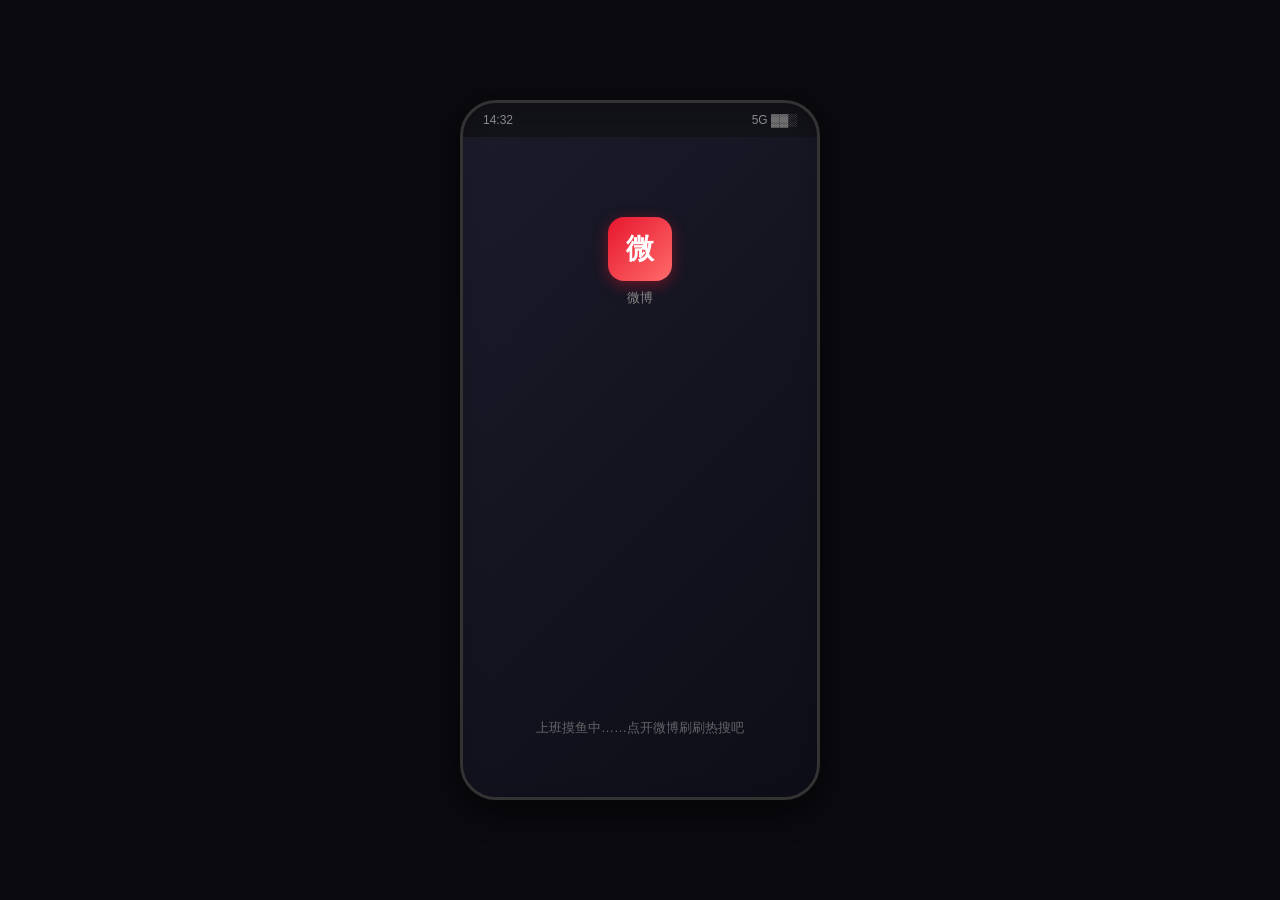
==== index.html @ c2d1fd77 "邺山迷踪：序章+三章正篇+解谜番外，完整发布版" ====
<!DOCTYPE html>
<html lang="zh-CN">
<head>
    <meta charset="UTF-8">
    <meta name="viewport" content="width=device-width, initial-scale=1.0">
    <title>邺山迷踪</title>
    <link rel="stylesheet" href="css/style.css">
</head>
<body>
    <div id="game-container">
        <!-- 场景1：手机桌面 -->
        <div class="scene active" id="scene-1">
            <div class="phone-frame">
                <div class="status-bar">
                    <span>14:32</span>
                    <span>5G ▓▓░</span>
                </div>
                <div class="desktop">
                    <div class="app-icon" id="weibo-app">
                        <div class="app-logo weibo">微</div>
                        <span>微博</span>
                    </div>
                </div>
                <div class="hint-text">上班摸鱼中……点开微博刷刷热搜吧</div>
            </div>
        </div>

        <!-- 场景2：微博热搜 -->
        <div class="scene" id="scene-2">
            <div class="phone-frame">
                <div class="status-bar">
                    <span>14:33</span>
                    <span>5G ▓▓░</span>
                </div>
                <div class="weibo-header">
                    <div class="back-btn">&lt;</div>
                    <div class="weibo-logo">微博热搜</div>
                    <div class="refresh-btn">⟳</div>
                </div>
                <div class="hot-search-list">
                    <div class="hot-item rank-1">
                        <span class="rank">1</span>
                        <span class="title">某明星恋情曝光</span>
                        <span class="tag hot">爆</span>
                    </div>
                    <div class="hot-item rank-2">
                        <span class="rank">2</span>
                        <span class="title">新片票房破10亿</span>
                        <span class="tag hot">热</span>
                    </div>
                    <div class="hot-item rank-3" id="target-news">
                        <span class="rank">3</span>
                        <span class="title">邺山村废弃学校惊现……</span>
                        <span class="tag new">新</span>
                    </div>
                    <div class="hot-item">
                        <span class="rank">4</span>
                        <span class="title">国庆节调休安排</span>
                        <span class="tag">沸</span>
                    </div>
                    <div class="hot-item">
                        <span class="rank">5</span>
                        <span class="title">台风路径最新预报</span>
                        <span class="tag">热</span>
                    </div>
                    <div class="hot-item">
                        <span class="rank">6</span>
                        <span class="title">某品牌致歉声明</span>
                        <span class="tag">新</span>
                    </div>
                </div>
                <div class="hint-text">有一条热搜，让你心头一紧……</div>
            </div>
        </div>

        <!-- 场景3：新闻详情 -->
        <div class="scene" id="scene-3">
            <div class="phone-frame">
                <div class="status-bar">
                    <span>14:33</span>
                    <span>5G ▓▓░</span>
                </div>
                <div class="weibo-header">
                    <div class="back-btn" id="back-to-hot">&lt;</div>
                    <div class="weibo-logo">新闻详情</div>
                </div>
                <div class="news-content">
                    <h1 class="news-title">邺山村废弃学校惊现不明痕迹，警方介入调查</h1>
                    <div class="news-meta">
                        <span class="source">邺山日报</span>
                        <span class="time">10分钟前</span>
                    </div>
                    <div class="news-body">
                        <p>今日上午，有村民在邺山村废弃中学发现异常痕迹。该校已关闭多年，但近期频频有村民反映夜间听到校内传出异响。</p>
                        <p>记者赶到现场时，看到校舍围墙斑驳，篮球架锈迹斑斑。在教学楼角落处，发现了一些<strong>可疑的痕迹</strong>……</p>
                        <div class="news-image-container" id="news-img-container">
                            <img class="news-image" src="img/01.jpg" alt="现场照片">
                            <p class="image-caption">废弃的邺山学校操场（记者 摄）· 点击查看大图</p>
                        </div>
                        <p>警方已封锁现场，案件正在进一步调查中。有知情人士透露，近日曾有一名年轻男子独自进入该村，至今下落不明。</p>
                        <p>「那地方邪门得很，」一位不愿透露姓名的村民说，「晚上千万别靠近。」</p>
                    </div>
                </div>
            </div>
        </div>

        <!-- 场景4：照片放大 -->
        <div class="scene" id="scene-4">
            <div class="image-zoom-overlay">
                <div class="zoom-image" id="zoom-image">
                    <img class="zoom-photo" src="img/01.jpg" alt="放大的现场照片">
                    <div class="red-circle-hint" id="red-circle"></div>
                </div>
                <div class="zoom-hint" id="zoom-hint">点击照片任意处放大……角落里似乎有什么东西？</div>
                <div class="close-zoom" id="close-zoom">✕</div>
            </div>
        </div>

        <!-- 场景5：发现线索 -->
        <div class="scene" id="scene-5">
            <div class="clue-discovery">
                <div class="clue-image">
                    <img class="clue-photo" src="img/30.jpg" alt="窗户后的身影">
                </div>
                <div class="clue-text" id="clue-text"></div>
            </div>
        </div>

        <!-- 场景6：记忆闪回 -->
        <div class="scene" id="scene-6">
            <div class="memory-flashback">
                <div class="flashback-layer" id="flashback-layer">
                    <img class="memory-photo" src="img/02.jpg" alt="记忆中的学校">
                </div>
                <div class="memory-text" id="memory-text"></div>
                <div class="vignette"></div>
            </div>
        </div>

        <!-- 场景7：悬念收尾 -->
        <div class="scene" id="scene-7">
            <div class="ending-sequence">
                <div class="fade-from-white" id="white-fade"></div>
                <div class="final-phone">
                    <div class="phone-frame">
                        <div class="status-bar">
                            <span>14:35</span>
                            <span>5G ▓▓░</span>
                        </div>
                        <div class="chat-interface">
                            <div class="chat-header">阿杰</div>
                            <div class="chat-messages" id="chat-history"></div>
                            <div class="typing-indicator" id="typing">对方正在输入……</div>
                        </div>
                    </div>
                </div>
                <div class="final-choice" id="final-choice" style="display:none;">
                    <p>阿杰最后的信息，始终萦绕在你心头。</p>
                    <p class="final-message">「邺山村……别来。但如果三天后我没消息，<br>去老教学楼三楼，窗户上有答案。」</p>
                    <div class="choice-buttons">
                        <button class="choice-btn" id="btn-go">去邺山村</button>
                        <button class="choice-btn" id="btn-wait">再等等</button>
                    </div>
                </div>
            </div>
        </div>
    </div>

    <script src="js/imgloader.js"></script>
    <script src="js/main.js"></script>
</body>
</html>
---- css/style.css ----
/* ===== 基础重置与全局样式 ===== */
* {
    margin: 0;
    padding: 0;
    box-sizing: border-box;
}

:root {
    --bg-dark: #0a0a0f;
    --bg-phone: #1a1a24;
    --text-main: #e0e0e0;
    --text-dim: #888;
    --accent-red: #c0392b;
    --accent-orange: #e67e22;
    --weibo-red: #e6162d;
    --weibo-bg: #f5f5f5;
    --shadow: 0 8px 32px rgba(0,0,0,0.6);
}

body {
    background: var(--bg-dark);
    color: var(--text-main);
    font-family: -apple-system, "PingFang SC", "Microsoft YaHei", sans-serif;
    overflow: hidden;
    height: 100vh;
    width: 100vw;
    display: flex;
    justify-content: center;
    align-items: center;
}

#game-container {
    width: 100%;
    height: 100%;
    position: relative;
    overflow: hidden;
}

/* ===== 场景系统 ===== */
.scene {
    position: absolute;
    top: 0;
    left: 0;
    width: 100%;
    height: 100%;
    opacity: 0;
    pointer-events: none;
    transition: opacity 0.8s ease;
    display: flex;
    justify-content: center;
    align-items: center;
}

.scene.active {
    opacity: 1;
    pointer-events: all;
}

/* ===== 手机框架 ===== */
.phone-frame {
    width: 360px;
    height: 700px;
    background: var(--bg-phone);
    border-radius: 36px;
    border: 3px solid #333;
    box-shadow: var(--shadow), inset 0 0 20px rgba(0,0,0,0.3);
    overflow: hidden;
    position: relative;
    display: flex;
    flex-direction: column;
}

.status-bar {
    display: flex;
    justify-content: space-between;
    padding: 10px 20px;
    font-size: 12px;
    color: var(--text-dim);
    background: rgba(0,0,0,0.3);
    z-index: 10;
}

/* ===== 场景1：手机桌面 ===== */
.desktop {
    flex: 1;
    display: flex;
    flex-direction: column;
    align-items: center;
    padding-top: 80px;
    background:
        linear-gradient(135deg, rgba(26,26,46,0.55) 0%, rgba(10,10,20,0.78) 100%),
        url('img/22.jpg') center/cover no-repeat;
}

.app-icon {
    display: flex;
    flex-direction: column;
    align-items: center;
    gap: 8px;
    cursor: pointer;
    transition: transform 0.2s;
    animation: float 3s ease-in-out infinite;
}

.app-icon:hover {
    transform: scale(1.05);
}

.app-logo {
    width: 64px;
    height: 64px;
    border-radius: 16px;
    display: flex;
    align-items: center;
    justify-content: center;
    font-size: 28px;
    font-weight: bold;
    color: white;
}

.app-logo.weibo {
    background: linear-gradient(135deg, #e6162d, #ff6b6b);
    box-shadow: 0 4px 15px rgba(230,22,45,0.4);
}

.app-icon span {
    font-size: 13px;
    color: var(--text-dim);
}

.hint-text {
    position: absolute;
    bottom: 60px;
    left: 50%;
    transform: translateX(-50%);
    font-size: 13px;
    color: var(--text-dim);
    opacity: 0.7;
    animation: pulse 2s infinite;
    text-align: center;
    width: 80%;
}

/* ===== 场景2：微博热搜 ===== */
.weibo-header {
    display: flex;
    align-items: center;
    justify-content: space-between;
    padding: 12px 16px;
    background: #fff;
    color: #333;
    border-bottom: 1px solid #eee;
}

.back-btn, .refresh-btn {
    font-size: 18px;
    cursor: pointer;
    width: 30px;
    text-align: center;
}

.weibo-logo {
    font-size: 16px;
    font-weight: bold;
    color: #333;
}

.hot-search-list {
    flex: 1;
    background: #fff;
    overflow-y: auto;
    padding: 8px 0;
}

.hot-item {
    display: flex;
    align-items: center;
    padding: 14px 16px;
    border-bottom: 1px solid #f0f0f0;
    cursor: pointer;
    transition: background 0.2s;
}

.hot-item:hover {
    background: #f8f8f8;
}

.rank {
    width: 24px;
    font-size: 16px;
    font-weight: bold;
    color: #999;
    text-align: center;
}

.rank-1 .rank { color: #fe2d46; }
.rank-2 .rank { color: #f60; }
.rank-3 .rank { color: #faa90e; }

.title {
    flex: 1;
    font-size: 15px;
    color: #333;
    margin-left: 12px;
}

.tag {
    font-size: 11px;
    padding: 2px 6px;
    border-radius: 4px;
    color: #fff;
    background: #999;
}

.tag.hot { background: #fe2d46; }
.tag.new { background: #ff8200; }

#target-news {
    animation: highlight 2s infinite;
}

/* ===== 场景3：新闻详情 ===== */
.news-content {
    flex: 1;
    background: #fff;
    color: #333;
    overflow-y: auto;
    padding: 16px;
}

.news-title {
    font-size: 20px;
    font-weight: bold;
    line-height: 1.4;
    margin-bottom: 12px;
}

.news-meta {
    display: flex;
    gap: 12px;
    font-size: 13px;
    color: #999;
    margin-bottom: 16px;
}

.news-body p {
    font-size: 15px;
    line-height: 1.8;
    margin-bottom: 12px;
    text-align: justify;
}

.news-image-container {
    margin: 16px 0;
    cursor: pointer;
    transition: transform 0.3s;
}

.news-image-container:hover {
    transform: scale(1.02);
}

.news-image {
    width: 100%;
    height: 180px;
    object-fit: cover;
    border-radius: 8px;
    display: block;
    background: #2a2a35;
}

.image-caption {
    text-align: center;
    font-size: 12px;
    color: #999;
    margin-top: 4px;
}

/* ===== 场景4：照片放大 ===== */
.image-zoom-overlay {
    position: absolute;
    top: 0;
    left: 0;
    width: 100%;
    height: 100%;
    background: rgba(0,0,0,0.95);
    display: flex;
    flex-direction: column;
    justify-content: center;
    align-items: center;
    z-index: 100;
}

.zoom-image {
    width: 320px;
    height: 420px;
    position: relative;
    overflow: hidden;
    border-radius: 8px;
    transition: transform 1.5s cubic-bezier(0.25, 0.46, 0.45, 0.94);
    cursor: zoom-in;
}

.zoom-image.zoomed {
    transform: scale(2.2) translate(-18%, 14%);
    cursor: zoom-out;
}

.zoom-photo {
    width: 100%;
    height: 100%;
    object-fit: cover;
    display: block;
}

.red-circle-hint {
    position: absolute;
    bottom: 12%;
    right: 8%;
    width: 60px;
    height: 90px;
    border: 3px solid #e74c3c;
    border-radius: 50%;
    opacity: 0;
    animation: pulse-circle 1.5s infinite;
    cursor: pointer;
}

.red-circle-hint.visible {
    opacity: 1;
}

.zoom-hint {
    margin-top: 20px;
    font-size: 14px;
    color: var(--text-dim);
    opacity: 0;
    transition: opacity 0.5s;
}

.zoom-hint.show {
    opacity: 1;
}

.close-zoom {
    position: absolute;
    top: 20px;
    right: 20px;
    font-size: 24px;
    color: #fff;
    cursor: pointer;
    width: 40px;
    height: 40px;
    display: flex;
    align-items: center;
    justify-content: center;
    border-radius: 50%;
    background: rgba(255,255,255,0.1);
    transition: background 0.2s;
}

.close-zoom:hover {
    background: rgba(255,255,255,0.2);
}

/* ===== 场景5：发现线索 ===== */
.clue-discovery {
    width: 100%;
    height: 100%;
    display: flex;
    flex-direction: column;
    justify-content: center;
    align-items: center;
    background: var(--bg-dark);
    padding: 20px;
}

.clue-image {
    width: 300px;
    height: 400px;
    position: relative;
    margin-bottom: 30px;
    animation: clue-shake 0.6s ease;
}

.clue-photo {
    width: 100%;
    height: 100%;
    object-fit: cover;
    border-radius: 8px;
    display: block;
    box-shadow: 0 0 40px rgba(192,57,43,0.35);
}

@keyframes clue-shake {
    0% { transform: scale(0.85); opacity: 0; filter: blur(8px); }
    100% { transform: scale(1); opacity: 1; filter: blur(0); }
}

.clue-text {
    font-size: 16px;
    line-height: 1.8;
    color: var(--text-main);
    text-align: center;
    max-width: 320px;
    min-height: 60px;
}

/* ===== 场景6：记忆闪回 ===== */
.memory-flashback {
    width: 100%;
    height: 100%;
    position: relative;
    background: #000;
    overflow: hidden;
}

.flashback-layer {
    width: 100%;
    height: 100%;
    position: absolute;
    top: 0;
    left: 0;
    filter: grayscale(80%) contrast(1.2) blur(3px);
    transition: filter 3s ease, transform 30s linear;
    transform: scale(1);
}

.flashback-layer.clear {
    filter: grayscale(20%) contrast(1.05) blur(0px);
    transform: scale(1.12);
}

.memory-photo {
    width: 100%;
    height: 100%;
    object-fit: cover;
    display: block;
}

.memory-text {
    position: absolute;
    bottom: 60px;
    left: 50%;
    transform: translateX(-50%);
    font-size: 16px;
    color: #fff;
    text-align: center;
    z-index: 10;
    text-shadow: 0 2px 10px rgba(0,0,0,0.8);
    max-width: 80%;
    min-height: 60px;
}

.vignette {
    position: absolute;
    top: 0;
    left: 0;
    width: 100%;
    height: 100%;
    background: radial-gradient(ellipse at center, transparent 40%, rgba(0,0,0,0.8) 100%);
    pointer-events: none;
    z-index: 5;
}

/* ===== 场景7：悬念收尾 ===== */
.ending-sequence {
    width: 100%;
    height: 100%;
    display: flex;
    flex-direction: column;
    justify-content: center;
    align-items: center;
    background:
        linear-gradient(rgba(7,7,11,0.82), rgba(7,7,11,0.94)),
        url('img/25.jpg') center/cover no-repeat;
    position: relative;
}

.fade-from-white {
    position: absolute;
    top: 0;
    left: 0;
    width: 100%;
    height: 100%;
    background: #fff;
    opacity: 0;
    pointer-events: none;
    z-index: 50;
    transition: opacity 2s ease;
}

.fade-from-white.active {
    opacity: 1;
}

.final-phone {
    opacity: 0;
    transform: scale(0.9);
    transition: all 1s ease;
}

.final-phone.show {
    opacity: 1;
    transform: scale(1);
}

.chat-interface {
    flex: 1;
    display: flex;
    flex-direction: column;
    background: #f5f5f5;
}

.chat-header {
    padding: 12px;
    background: #fff;
    text-align: center;
    font-size: 16px;
    font-weight: bold;
    color: #333;
    border-bottom: 1px solid #e0e0e0;
}

.chat-messages {
    flex: 1;
    padding: 16px;
    overflow-y: auto;
    display: flex;
    flex-direction: column;
    gap: 12px;
}

.chat-msg {
    max-width: 75%;
    padding: 10px 14px;
    border-radius: 16px;
    font-size: 14px;
    line-height: 1.5;
    animation: msg-pop 0.3s ease;
}

.chat-msg.sent {
    align-self: flex-end;
    background: #95ec69;
    color: #333;
    border-bottom-right-radius: 4px;
}

.chat-msg.received {
    align-self: flex-start;
    background: #fff;
    color: #333;
    border-bottom-left-radius: 4px;
    box-shadow: 0 1px 3px rgba(0,0,0,0.1);
}

.typing-indicator {
    padding: 8px 16px;
    font-size: 12px;
    color: #999;
    opacity: 0;
    transition: opacity 0.3s;
}

.typing-indicator.show {
    opacity: 1;
}

.final-choice {
    position: absolute;
    bottom: 0;
    left: 0;
    width: 100%;
    padding: 30px 20px;
    background: linear-gradient(to top, rgba(0,0,0,0.95) 0%, rgba(0,0,0,0.8) 100%);
    text-align: center;
    z-index: 20;
}

.final-choice p {
    font-size: 15px;
    color: var(--text-dim);
    margin-bottom: 12px;
}

.final-message {
    font-size: 18px !important;
    color: var(--accent-red) !important;
    text-shadow: 0 0 10px rgba(192,57,43,0.3);
    line-height: 1.6;
}

.choice-buttons {
    display: flex;
    gap: 16px;
    justify-content: center;
    margin-top: 20px;
}

.choice-btn {
    padding: 12px 32px;
    border: 2px solid var(--text-dim);
    background: transparent;
    color: var(--text-main);
    border-radius: 24px;
    font-size: 15px;
    cursor: pointer;
    transition: all 0.3s;
}

.choice-btn:hover {
    border-color: var(--accent-red);
    color: var(--accent-red);
    background: rgba(192,57,43,0.1);
}

/* ===== 动画 ===== */
@keyframes float {
    0%, 100% { transform: translateY(0); }
    50% { transform: translateY(-10px); }
}

@keyframes pulse {
    0%, 100% { opacity: 0.7; }
    50% { opacity: 1; }
}

@keyframes highlight {
    0%, 100% { background: transparent; }
    50% { background: rgba(255,200,0,0.1); }
}

@keyframes pulse-circle {
    0%, 100% { transform: scale(1); opacity: 0.6; }
    50% { transform: scale(1.1); opacity: 1; }
}

@keyframes msg-pop {
    0% { transform: scale(0.8); opacity: 0; }
    100% { transform: scale(1); opacity: 1; }
}

@keyframes shake {
    0%, 100% { transform: translateX(0); }
    10%, 30%, 50%, 70%, 90% { transform: translateX(-5px); }
    20%, 40%, 60%, 80% { transform: translateX(5px); }
}

.shake {
    animation: shake 0.5s ease;
}

/* 闪回特效 */
@keyframes flash-white {
    0% { opacity: 0; }
    20% { opacity: 1; }
    100% { opacity: 0; }
}

.flash-white {
    animation: flash-white 0.8s ease;
}

/* ===== 响应式 ===== */
@media (max-width: 400px) {
    .phone-frame {
        width: 95vw;
        height: 90vh;
        border-radius: 24px;
    }
}
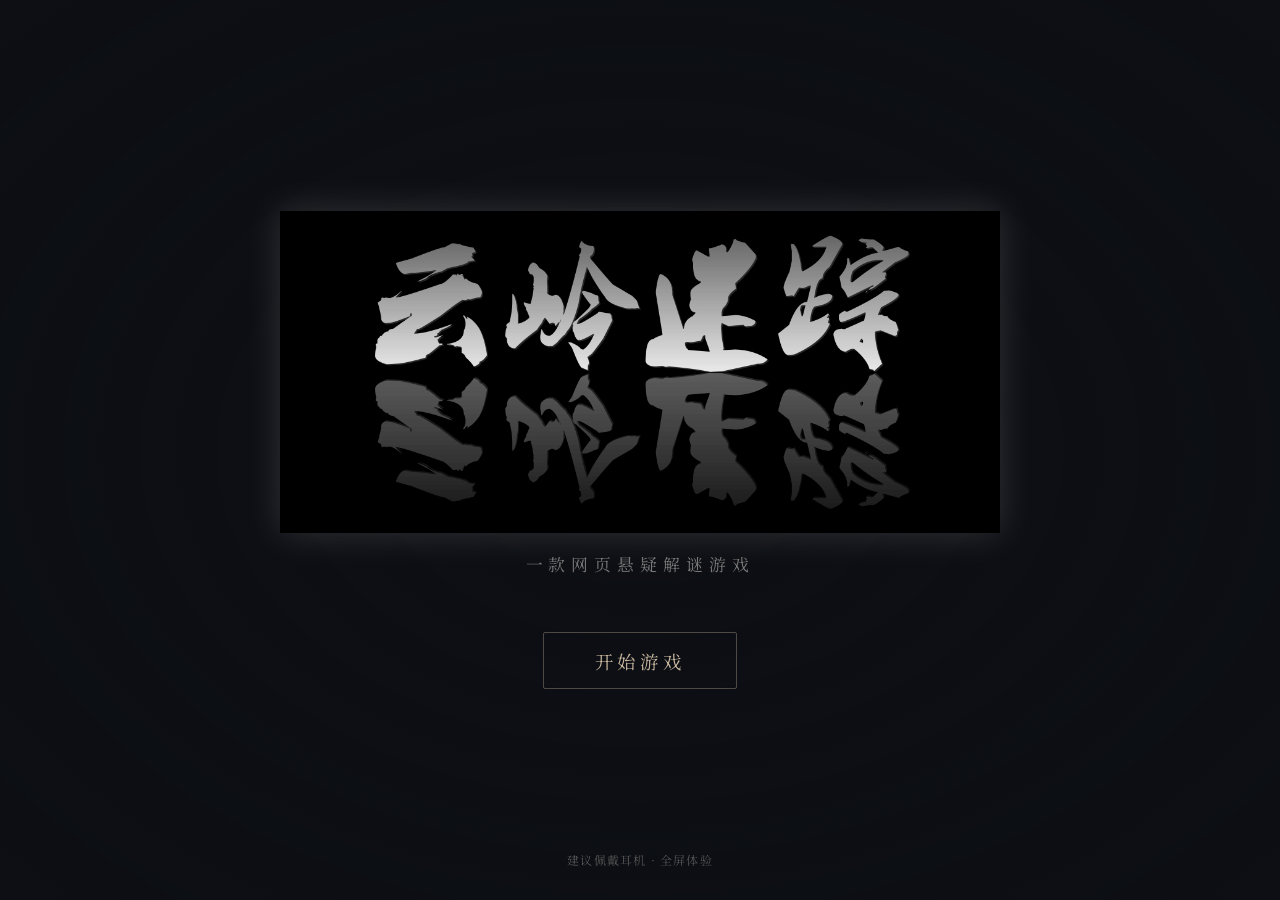
==== commit db7eeaeb: "Make cover the default homepage; rename prologue" ====
--- a/index.html
+++ b/index.html
@@ -1,172 +1,102 @@
 <!DOCTYPE html>
 <html lang="zh-CN">
 <head>
-    <meta charset="UTF-8">
-    <meta name="viewport" content="width=device-width, initial-scale=1.0">
-    <title>邺山迷踪</title>
-    <link rel="stylesheet" href="css/style.css">
+  <meta charset="UTF-8">
+  <meta name="viewport" content="width=device-width, initial-scale=1.0">
+  <title>云岭迷踪</title>
+  <link href="https://fonts.googleapis.com/css2?family=Noto+Serif+SC:wght@400;700&display=swap" rel="stylesheet">
+  <style>
+    * { margin: 0; padding: 0; box-sizing: border-box; }
+    html, body {
+      width: 100%; height: 100%;
+      overflow: hidden;
+      font-family: 'Noto Serif SC', serif;
+      background: #0d0f14;
+      color: #d4d4d4;
+    }
+
+    .cover-bg {
+      position: fixed; top: 0; left: 0; width: 100%; height: 100%;
+      background: url('https://image.pollinations.ai/prompt/dark%20misty%20village%20landscape%20at%20pre-dawn%20silhouetted%20Chinese%20rural%20school%20buildings%20in%20fog%20deep%20teal%20and%20black%20color%20palette%20cinematic%20mystery%20atmosphere%20no%20text%20no%20people%20wide%20angle%2016:9?width=1920&height=1080&seed=77&nologo=true') center/cover no-repeat;
+      opacity: 0.45;
+      z-index: 1;
+    }
+    .cover-overlay {
+      position: fixed; top: 0; left: 0; width: 100%; height: 100%;
+      background: radial-gradient(ellipse at center, rgba(13,15,20,0.3) 0%, rgba(13,15,20,0.85) 70%, rgba(13,15,20,1) 100%);
+      z-index: 2;
+    }
+
+    .cover-content {
+      position: relative; z-index: 10;
+      width: 100%; height: 100%;
+      display: flex; flex-direction: column;
+      align-items: center; justify-content: center;
+      padding: 2rem;
+    }
+
+    .title-img {
+      width: min(720px, 90vw);
+      filter: invert(1) brightness(1.15) drop-shadow(0 0 18px rgba(255,255,255,0.15));
+      opacity: 0;
+      transform: translateY(20px);
+      animation: fadeInUp 1.2s ease-out 0.3s forwards;
+    }
+
+    .subtitle {
+      margin-top: 1.2rem;
+      font-size: 1.05rem;
+      letter-spacing: 0.35em;
+      color: #7a7a7a;
+      opacity: 0;
+      animation: fadeInUp 1s ease-out 1.1s forwards;
+    }
+
+    .start-btn {
+      margin-top: 3.5rem;
+      padding: 0.9rem 3.2rem;
+      font-size: 1.15rem;
+      font-family: 'Noto Serif SC', serif;
+      letter-spacing: 0.25em;
+      color: #c9b8a0;
+      background: transparent;
+      border: 1px solid rgba(201,184,160,0.35);
+      border-radius: 2px;
+      cursor: pointer;
+      transition: all 0.35s ease;
+      opacity: 0;
+      animation: fadeInUp 1s ease-out 1.6s forwards;
+    }
+    .start-btn:hover {
+      background: rgba(201,184,160,0.08);
+      border-color: rgba(201,184,160,0.65);
+      box-shadow: 0 0 20px rgba(201,184,160,0.12);
+      transform: translateY(-2px);
+    }
+
+    .hint {
+      position: absolute; bottom: 2rem;
+      font-size: 0.75rem;
+      color: #555;
+      letter-spacing: 0.1em;
+      opacity: 0;
+      animation: fadeInUp 1s ease-out 2.2s forwards;
+    }
+
+    @keyframes fadeInUp {
+      to { opacity: 1; transform: translateY(0); }
+    }
+  </style>
 </head>
 <body>
-    <div id="game-container">
-        <!-- 场景1：手机桌面 -->
-        <div class="scene active" id="scene-1">
-            <div class="phone-frame">
-                <div class="status-bar">
-                    <span>14:32</span>
-                    <span>5G ▓▓░</span>
-                </div>
-                <div class="desktop">
-                    <div class="app-icon" id="weibo-app">
-                        <div class="app-logo weibo">微</div>
-                        <span>微博</span>
-                    </div>
-                </div>
-                <div class="hint-text">上班摸鱼中……点开微博刷刷热搜吧</div>
-            </div>
-        </div>
+  <div class="cover-bg"></div>
+  <div class="cover-overlay"></div>
 
-        <!-- 场景2：微博热搜 -->
-        <div class="scene" id="scene-2">
-            <div class="phone-frame">
-                <div class="status-bar">
-                    <span>14:33</span>
-                    <span>5G ▓▓░</span>
-                </div>
-                <div class="weibo-header">
-                    <div class="back-btn">&lt;</div>
-                    <div class="weibo-logo">微博热搜</div>
-                    <div class="refresh-btn">⟳</div>
-                </div>
-                <div class="hot-search-list">
-                    <div class="hot-item rank-1">
-                        <span class="rank">1</span>
-                        <span class="title">某明星恋情曝光</span>
-                        <span class="tag hot">爆</span>
-                    </div>
-                    <div class="hot-item rank-2">
-                        <span class="rank">2</span>
-                        <span class="title">新片票房破10亿</span>
-                        <span class="tag hot">热</span>
-                    </div>
-                    <div class="hot-item rank-3" id="target-news">
-                        <span class="rank">3</span>
-                        <span class="title">邺山村废弃学校惊现……</span>
-                        <span class="tag new">新</span>
-                    </div>
-                    <div class="hot-item">
-                        <span class="rank">4</span>
-                        <span class="title">国庆节调休安排</span>
-                        <span class="tag">沸</span>
-                    </div>
-                    <div class="hot-item">
-                        <span class="rank">5</span>
-                        <span class="title">台风路径最新预报</span>
-                        <span class="tag">热</span>
-                    </div>
-                    <div class="hot-item">
-                        <span class="rank">6</span>
-                        <span class="title">某品牌致歉声明</span>
-                        <span class="tag">新</span>
-                    </div>
-                </div>
-                <div class="hint-text">有一条热搜，让你心头一紧……</div>
-            </div>
-        </div>
-
-        <!-- 场景3：新闻详情 -->
-        <div class="scene" id="scene-3">
-            <div class="phone-frame">
-                <div class="status-bar">
-                    <span>14:33</span>
-                    <span>5G ▓▓░</span>
-                </div>
-                <div class="weibo-header">
-                    <div class="back-btn" id="back-to-hot">&lt;</div>
-                    <div class="weibo-logo">新闻详情</div>
-                </div>
-                <div class="news-content">
-                    <h1 class="news-title">邺山村废弃学校惊现不明痕迹，警方介入调查</h1>
-                    <div class="news-meta">
-                        <span class="source">邺山日报</span>
-                        <span class="time">10分钟前</span>
-                    </div>
-                    <div class="news-body">
-                        <p>今日上午，有村民在邺山村废弃中学发现异常痕迹。该校已关闭多年，但近期频频有村民反映夜间听到校内传出异响。</p>
-                        <p>记者赶到现场时，看到校舍围墙斑驳，篮球架锈迹斑斑。在教学楼角落处，发现了一些<strong>可疑的痕迹</strong>……</p>
-                        <div class="news-image-container" id="news-img-container">
-                            <img class="news-image" src="img/01.jpg" alt="现场照片">
-                            <p class="image-caption">废弃的邺山学校操场（记者 摄）· 点击查看大图</p>
-                        </div>
-                        <p>警方已封锁现场，案件正在进一步调查中。有知情人士透露，近日曾有一名年轻男子独自进入该村，至今下落不明。</p>
-                        <p>「那地方邪门得很，」一位不愿透露姓名的村民说，「晚上千万别靠近。」</p>
-                    </div>
-                </div>
-            </div>
-        </div>
-
-        <!-- 场景4：照片放大 -->
-        <div class="scene" id="scene-4">
-            <div class="image-zoom-overlay">
-                <div class="zoom-image" id="zoom-image">
-                    <img class="zoom-photo" src="img/01.jpg" alt="放大的现场照片">
-                    <div class="red-circle-hint" id="red-circle"></div>
-                </div>
-                <div class="zoom-hint" id="zoom-hint">点击照片任意处放大……角落里似乎有什么东西？</div>
-                <div class="close-zoom" id="close-zoom">✕</div>
-            </div>
-        </div>
-
-        <!-- 场景5：发现线索 -->
-        <div class="scene" id="scene-5">
-            <div class="clue-discovery">
-                <div class="clue-image">
-                    <img class="clue-photo" src="img/30.jpg" alt="窗户后的身影">
-                </div>
-                <div class="clue-text" id="clue-text"></div>
-            </div>
-        </div>
-
-        <!-- 场景6：记忆闪回 -->
-        <div class="scene" id="scene-6">
-            <div class="memory-flashback">
-                <div class="flashback-layer" id="flashback-layer">
-                    <img class="memory-photo" src="img/02.jpg" alt="记忆中的学校">
-                </div>
-                <div class="memory-text" id="memory-text"></div>
-                <div class="vignette"></div>
-            </div>
-        </div>
-
-        <!-- 场景7：悬念收尾 -->
-        <div class="scene" id="scene-7">
-            <div class="ending-sequence">
-                <div class="fade-from-white" id="white-fade"></div>
-                <div class="final-phone">
-                    <div class="phone-frame">
-                        <div class="status-bar">
-                            <span>14:35</span>
-                            <span>5G ▓▓░</span>
-                        </div>
-                        <div class="chat-interface">
-                            <div class="chat-header">阿杰</div>
-                            <div class="chat-messages" id="chat-history"></div>
-                            <div class="typing-indicator" id="typing">对方正在输入……</div>
-                        </div>
-                    </div>
-                </div>
-                <div class="final-choice" id="final-choice" style="display:none;">
-                    <p>阿杰最后的信息，始终萦绕在你心头。</p>
-                    <p class="final-message">「邺山村……别来。但如果三天后我没消息，<br>去老教学楼三楼，窗户上有答案。」</p>
-                    <div class="choice-buttons">
-                        <button class="choice-btn" id="btn-go">去邺山村</button>
-                        <button class="choice-btn" id="btn-wait">再等等</button>
-                    </div>
-                </div>
-            </div>
-        </div>
-    </div>
-
-    <script src="js/imgloader.js"></script>
-    <script src="js/main.js"></script>
+  <div class="cover-content">
+    <img src="img/cover-title.jpeg" alt="云岭迷踪" class="title-img">
+    <div class="subtitle">一款网页悬疑解谜游戏</div>
+    <button class="start-btn" onclick="location.href='prologue.html'">开始游戏</button>
+    <div class="hint">建议佩戴耳机 · 全屏体验</div>
+  </div>
 </body>
 </html>
